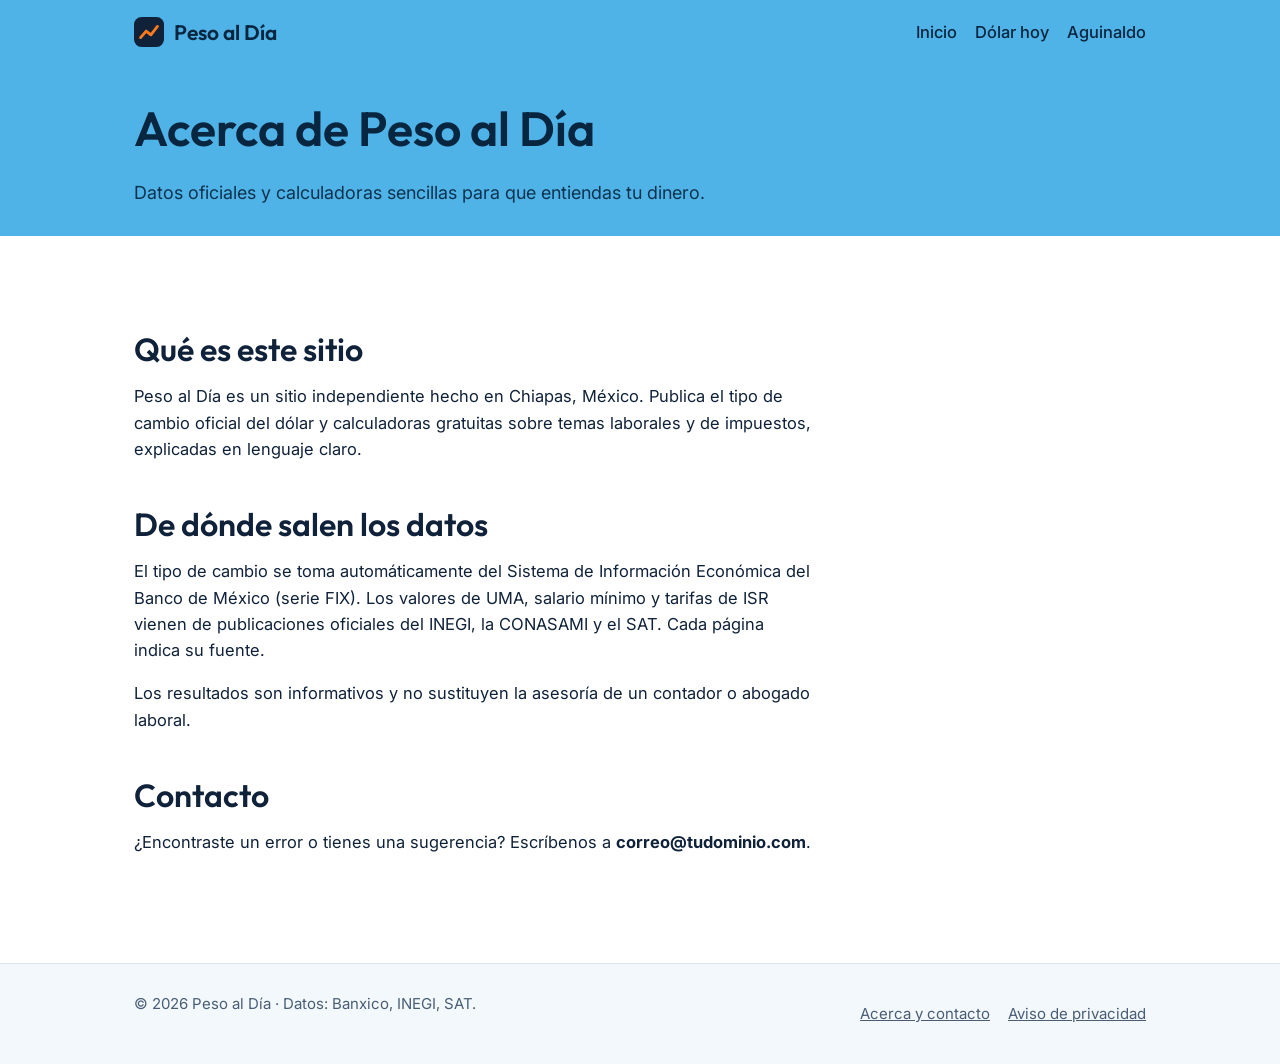
==== acerca.html @ fc614df6 "Primera versión de Peso al Día: dólar hoy y calculadora de aguinaldo Co-Authored-By: Claude Opus 5.5" ====
<!DOCTYPE html>
<html lang="es-MX">
<head>
<meta charset="utf-8">
<meta name="viewport" content="width=device-width, initial-scale=1">
<title>Acerca de Peso al Día y contacto</title>
<meta name="description" content="Quién hace Peso al Día, de dónde salen los datos y cómo contactarnos.">
<meta name="theme-color" content="#4fb3e8">
<meta property="og:title" content="Acerca de Peso al Día y contacto">
<meta property="og:description" content="Quién hace Peso al Día, de dónde salen los datos y cómo contactarnos.">
<meta property="og:type" content="website">
<meta property="og:locale" content="es_MX">
<link rel="icon" href="data:image/svg+xml,%3Csvg xmlns='http://www.w3.org/2000/svg' viewBox='0 0 32 32'%3E%3Crect width='32' height='32' rx='8' fill='%2310223a'/%3E%3Cpath d='M7 22l6-7 5 4 7-9' stroke='%23ff7a1a' stroke-width='3' fill='none' stroke-linecap='round' stroke-linejoin='round'/%3E%3C/svg%3E">
<link rel="preconnect" href="https://fonts.googleapis.com"><link rel="preconnect" href="https://fonts.gstatic.com" crossorigin>
<link href="https://fonts.googleapis.com/css2?family=Inter:wght@400;500;600;700&family=Outfit:wght@500;600&display=swap" rel="stylesheet">
<link rel="stylesheet" href="assets/style.css">
</head>
<body>
<a class="skip" href="#contenido">Saltar al contenido</a>
<header class="top">
  <div class="wrap">
    <nav class="nav" aria-label="Principal">
      <a class="logo" href="./"><svg viewBox="0 0 32 32" aria-hidden="true"><rect width="32" height="32" rx="8" fill="#10223a"/><path d="M7 22l6-7 5 4 7-9" stroke="#ff7a1a" stroke-width="3" fill="none" stroke-linecap="round" stroke-linejoin="round"/></svg>Peso al Día</a>
      <ul>
        <li><a href="./">Inicio</a></li>
        <li><a href="dolar-hoy.html">Dólar hoy</a></li>
        <li><a href="calculadora-aguinaldo.html">Aguinaldo</a></li>
      </ul>
    </nav>
    <div class="hero" style="padding-bottom:28px"><h1>Acerca de Peso al Día</h1><p class="lead" style="margin:0">Datos oficiales y calculadoras sencillas para que entiendas tu dinero.</p></div>
  </div>
</header>
<main id="contenido"><div class="wrap"><section class="band prose">

<h2>Qué es este sitio</h2>
<p>Peso al Día es un sitio independiente hecho en Chiapas, México. Publica el tipo de cambio oficial del dólar y calculadoras gratuitas sobre temas laborales y de impuestos, explicadas en lenguaje claro.</p>
<h2>De dónde salen los datos</h2>
<p>El tipo de cambio se toma automáticamente del Sistema de Información Económica del Banco de México (serie FIX). Los valores de UMA, salario mínimo y tarifas de ISR vienen de publicaciones oficiales del INEGI, la CONASAMI y el SAT. Cada página indica su fuente.</p>
<p>Los resultados son informativos y no sustituyen la asesoría de un contador o abogado laboral.</p>
<h2>Contacto</h2>
<p>¿Encontraste un error o tienes una sugerencia? Escríbenos a <strong>correo@tudominio.com</strong>.</p>

</section></div></main>
<footer>
  <div class="wrap">
    <div>© <span id="anio">2026</span> Peso al Día · Datos: Banxico, INEGI, SAT.</div>
    <ul>
      <li><a href="acerca.html">Acerca y contacto</a></li>
      <li><a href="privacidad.html">Aviso de privacidad</a></li>
    </ul>
  </div>
</footer>
<script src="assets/site.js"></script>
</body>
</html>
---- assets/style.css ----
/*
VOICE: clara y directa, como la sección de finanzas de un buen periódico.
IDEA: un tablero de cambio de casa de cambio / recibo de nómina: cifras grandes y confiables.
PICTURE: la cifra del día y su gráfica; en la calculadora, el resultado grande junto a los datos.
COLOUR and TYPE: banda azul cielo, tinta marino, naranja solo para el dato que importa. Outfit + Inter.
LAYOUT: banda de color arriba con el dato, contenido en columna, anuncios en huecos naturales.
*/
:root{color-scheme:light dark;
  --bg:light-dark(#ffffff,#0b1726);--ink:light-dark(#10223a,#e8f1fa);--soft:light-dark(#4a5d75,#a9bdd2);
  --sky:light-dark(#4fb3e8,#1d4f73);--skyink:light-dark(#08263f,#eaf6ff);--panel:light-dark(#f2f8fc,#12233a);
  --line:light-dark(#d8e6f0,#24405f);--accent:#ff7a1a;--accentink:light-dark(#b34a00,#ffa25e);
  --up:light-dark(#b42318,#ff8a80);--down:light-dark(#067647,#6ee7a8);
  --ease-out:cubic-bezier(.23,1,.32,1)}
:root[data-theme=light]{color-scheme:light}:root[data-theme=dark]{color-scheme:dark}
*{box-sizing:border-box;min-width:0}
html{scroll-padding-top:72px}
body{margin:0;background:var(--bg);color:var(--ink);font:16.5px/1.6 Inter,system-ui,sans-serif;overflow-x:clip}
h1,h2,h3{font-family:Outfit,Inter,sans-serif;font-weight:600;line-height:1.1;text-wrap:balance;margin:0 0 .5em}
h1{font-size:clamp(32px,5vw,48px)}h2{font-size:clamp(24px,3vw,32px)}h3{font-size:20px}
p{margin:0 0 1em;max-width:68ch}
a{color:inherit}
.skip{position:absolute;left:-999px;top:8px;background:var(--ink);color:var(--bg);padding:10px 14px;border-radius:8px;z-index:9}
.skip:focus{left:8px}
:focus-visible{outline:3px solid var(--accent);outline-offset:2px}
.wrap{max-width:1140px;margin:0 auto;padding:0 max(5vw,16px)}
.band{padding:clamp(28px,4vw,56px) 0}

/* encabezado */
.top{background:var(--sky);color:var(--skyink)}
.nav{display:flex;align-items:center;justify-content:space-between;gap:12px;flex-wrap:wrap;min-height:64px}
.logo{display:flex;align-items:center;gap:10px;font:600 21px Outfit,sans-serif;text-decoration:none}
.logo svg{width:30px;height:30px;flex:none}
.nav ul{display:flex;gap:4px 18px;list-style:none;margin:0;padding:0;flex-wrap:wrap}
.nav ul a{display:inline-flex;align-items:center;min-height:44px;text-decoration:none;font-weight:500;background:linear-gradient(currentColor,currentColor) 0 calc(100% - 10px)/0 2px no-repeat;transition:background-size .25s var(--ease-out)}
.nav ul a[aria-current]{background-size:100% 2px}
@media(hover:hover) and (pointer:fine){.nav ul a:hover{background-size:100% 2px}}

/* héroe con dato */
.hero{padding:clamp(20px,3vw,40px) 0 clamp(32px,4vw,56px)}
.hero p.lead{font-size:18px;opacity:.9}
.hero-grid{display:grid;grid-template-columns:minmax(0,1fr) minmax(0,1.15fr);gap:clamp(20px,4vw,48px);align-items:center}
.big{font:600 clamp(48px,9vw,88px)/1 Outfit,sans-serif;letter-spacing:-.02em;white-space:nowrap}
.big small{font-size:.32em;font-weight:500;margin-left:.2em}
.chip{display:inline-flex;gap:6px;align-items:center;padding:4px 12px;border-radius:99px;background:light-dark(#ffffffcc,#0b172699);font-weight:600;font-size:15px;white-space:nowrap}
.chip.up{color:var(--up)}.chip.down{color:var(--down)}
.meta{font-size:14px;opacity:.85;margin-top:10px}
.card{background:var(--bg);color:var(--ink);border-radius:18px;padding:clamp(16px,2.5vw,28px);box-shadow:0 10px 30px #08263f22}
.fig{position:relative;min-height:240px}.fig>svg{position:absolute;inset:0;width:100%;height:100%}
.fig text{font:12px Inter,sans-serif;fill:var(--soft)}

/* botones */
.btn{display:inline-flex;align-items:center;justify-content:center;gap:8px;min-height:48px;padding:0 22px;border-radius:12px;border:0;font:600 16px Inter,sans-serif;text-decoration:none;cursor:pointer;transition:transform .16s var(--ease-out),background .2s}
.btn.main{background:var(--accent);color:#1d0d00}
.btn.alt{background:transparent;color:inherit;box-shadow:inset 0 0 0 2px currentColor}
.btn:active{transform:scale(.97)}
.row{display:flex;gap:12px;flex-wrap:wrap;margin-top:20px}

/* tarjetas de herramientas */
.tools{display:grid;grid-template-columns:repeat(auto-fit,minmax(min(100%,300px),1fr));gap:18px}
.tool{display:block;text-decoration:none;background:var(--panel);border:1px solid var(--line);border-radius:18px;padding:24px;transition:transform .2s var(--ease-out)}
.tool:active{transform:scale(.98)}
.tool b{display:block;font:600 22px Outfit,sans-serif;margin-bottom:6px}
.tool span{color:var(--soft)}
.tool em{display:block;font-style:normal;font:600 34px Outfit,sans-serif;color:var(--accentink);margin-top:14px}
@media(hover:hover) and (pointer:fine){.tool:hover{transform:translateY(-2px)}}

/* formularios */
.calc{display:grid;grid-template-columns:minmax(0,1fr) minmax(0,1fr);gap:clamp(16px,3vw,36px);align-items:start}
.field{margin-bottom:18px}
.field label,.field legend{display:block;font-weight:600;margin-bottom:6px}
.field .hint{display:block;font-size:14px;color:var(--soft);margin-top:4px}
input[type=number],input[type=date],select{width:100%;min-height:48px;font:16px Inter,sans-serif;padding:10px 14px;border-radius:12px;border:1.5px solid var(--line);background:var(--bg);color:var(--ink)}
input:focus,select:focus{border-color:var(--sky);outline:3px solid #4fb3e855}
fieldset{border:0;padding:0;margin:0}
.seg{display:flex;background:var(--panel);border:1px solid var(--line);border-radius:12px;padding:4px;gap:4px}
.seg label{flex:1;display:flex;align-items:center;justify-content:center;min-height:42px;border-radius:9px;cursor:pointer;font-weight:500;margin:0;text-align:center;padding:0 8px;font-size:15px}
.seg input{position:absolute;opacity:0;pointer-events:none}
.seg input:checked+span{font-weight:700}
.seg label:has(input:checked){background:var(--bg);box-shadow:0 1px 4px #08263f22}
.seg label:has(input:focus-visible){outline:3px solid var(--accent)}
.result{position:sticky;top:16px;background:var(--sky);color:var(--skyink);border-radius:18px;padding:clamp(18px,3vw,30px)}
.result .big{font-size:clamp(44px,7vw,68px)}
.lines{margin:18px 0 0;padding:0;list-style:none}
.lines li{display:flex;justify-content:space-between;gap:12px;padding:10px 0;border-top:1px solid light-dark(#08263f26,#eaf6ff26)}
.lines li b{white-space:nowrap;font-variant-numeric:tabular-nums}
.lines li.total{font-weight:700;font-size:18px}
.note{font-size:14px;opacity:.85;margin:14px 0 0}

/* tablas y texto */
table{width:100%;border-collapse:collapse;font-variant-numeric:tabular-nums}
th,td{padding:10px 8px;border-bottom:1px solid var(--line);text-align:left}
td.n,th.n{text-align:right;white-space:nowrap}
.prose{max-width:760px}
.prose h2{margin-top:1.4em}
details{border-top:1px solid var(--line);padding:6px 0}
summary{cursor:pointer;font-weight:600;min-height:44px;display:flex;align-items:center}
.box{background:var(--panel);border:1px solid var(--line);border-radius:18px;padding:clamp(16px,2.5vw,26px)}
.conv{display:grid;grid-template-columns:minmax(0,1fr) auto minmax(0,1fr);gap:12px;align-items:end}
.conv .eq{font:600 24px Outfit,sans-serif;padding-bottom:10px}

/* espacio de anuncio (AdSense) */
.ad{margin:clamp(20px,3vw,36px) auto;min-height:120px;display:flex;align-items:center;justify-content:center;border:1px dashed var(--line);border-radius:12px;color:var(--soft);font-size:13px}
.ad:empty::before{content:"Espacio para anuncio"}

footer{background:var(--panel);border-top:1px solid var(--line);margin-top:40px;font-size:15px;color:var(--soft)}
footer .wrap{display:flex;justify-content:space-between;gap:20px;flex-wrap:wrap;padding-top:28px;padding-bottom:28px}
footer ul{list-style:none;margin:0;padding:0;display:flex;gap:4px 18px;flex-wrap:wrap}
footer a{display:inline-flex;min-height:44px;align-items:center}

.in{animation:in .5s var(--ease-out) both}.in:nth-child(2){animation-delay:60ms}.in:nth-child(3){animation-delay:120ms}
@keyframes in{from{opacity:0;transform:translateY(12px)}}
@media(prefers-reduced-motion:reduce){*{animation:none!important;transition:none!important}}

@media(max-width:760px){.hero-grid,.calc{grid-template-columns:1fr}.result{position:static}}
@media(max-width:600px){.conv{grid-template-columns:1fr}.conv .eq{display:none}table{font-size:14px}}
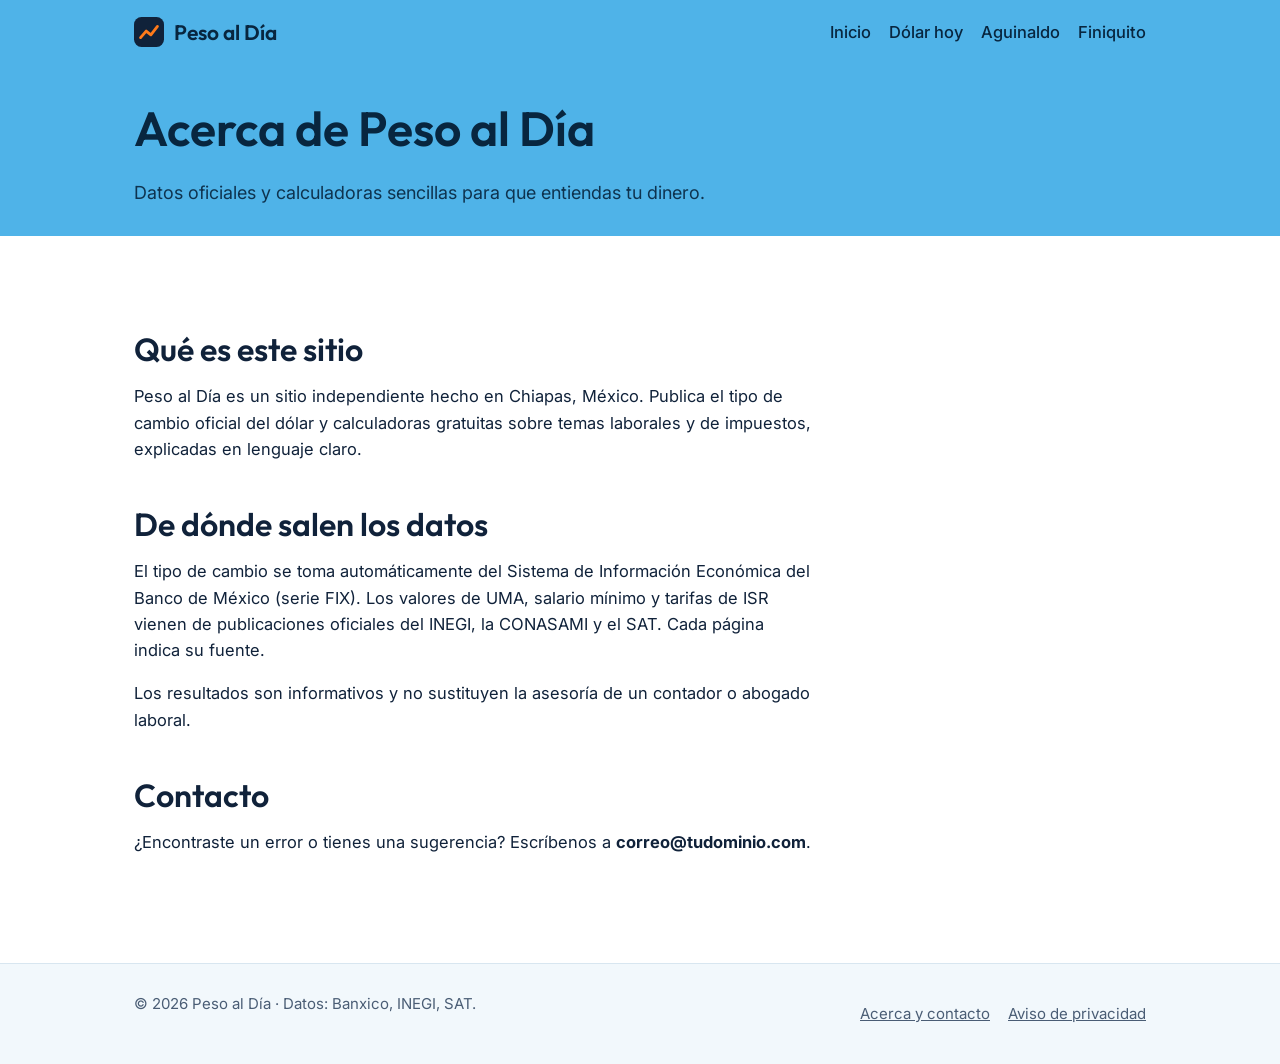
==== commit f9d525fa: "Agregar calculadora de finiquito y liquidación 2026 Co-Authored-By: Claude Opus 5.5 <noreply@anthrop" ====
--- a/acerca.html
+++ b/acerca.html
@@ -25,6 +25,7 @@
         <li><a href="./">Inicio</a></li>
         <li><a href="dolar-hoy.html">Dólar hoy</a></li>
         <li><a href="calculadora-aguinaldo.html">Aguinaldo</a></li>
+        <li><a href="calculadora-finiquito.html">Finiquito</a></li>
       </ul>
     </nav>
     <div class="hero" style="padding-bottom:28px"><h1>Acerca de Peso al Día</h1><p class="lead" style="margin:0">Datos oficiales y calculadoras sencillas para que entiendas tu dinero.</p></div>
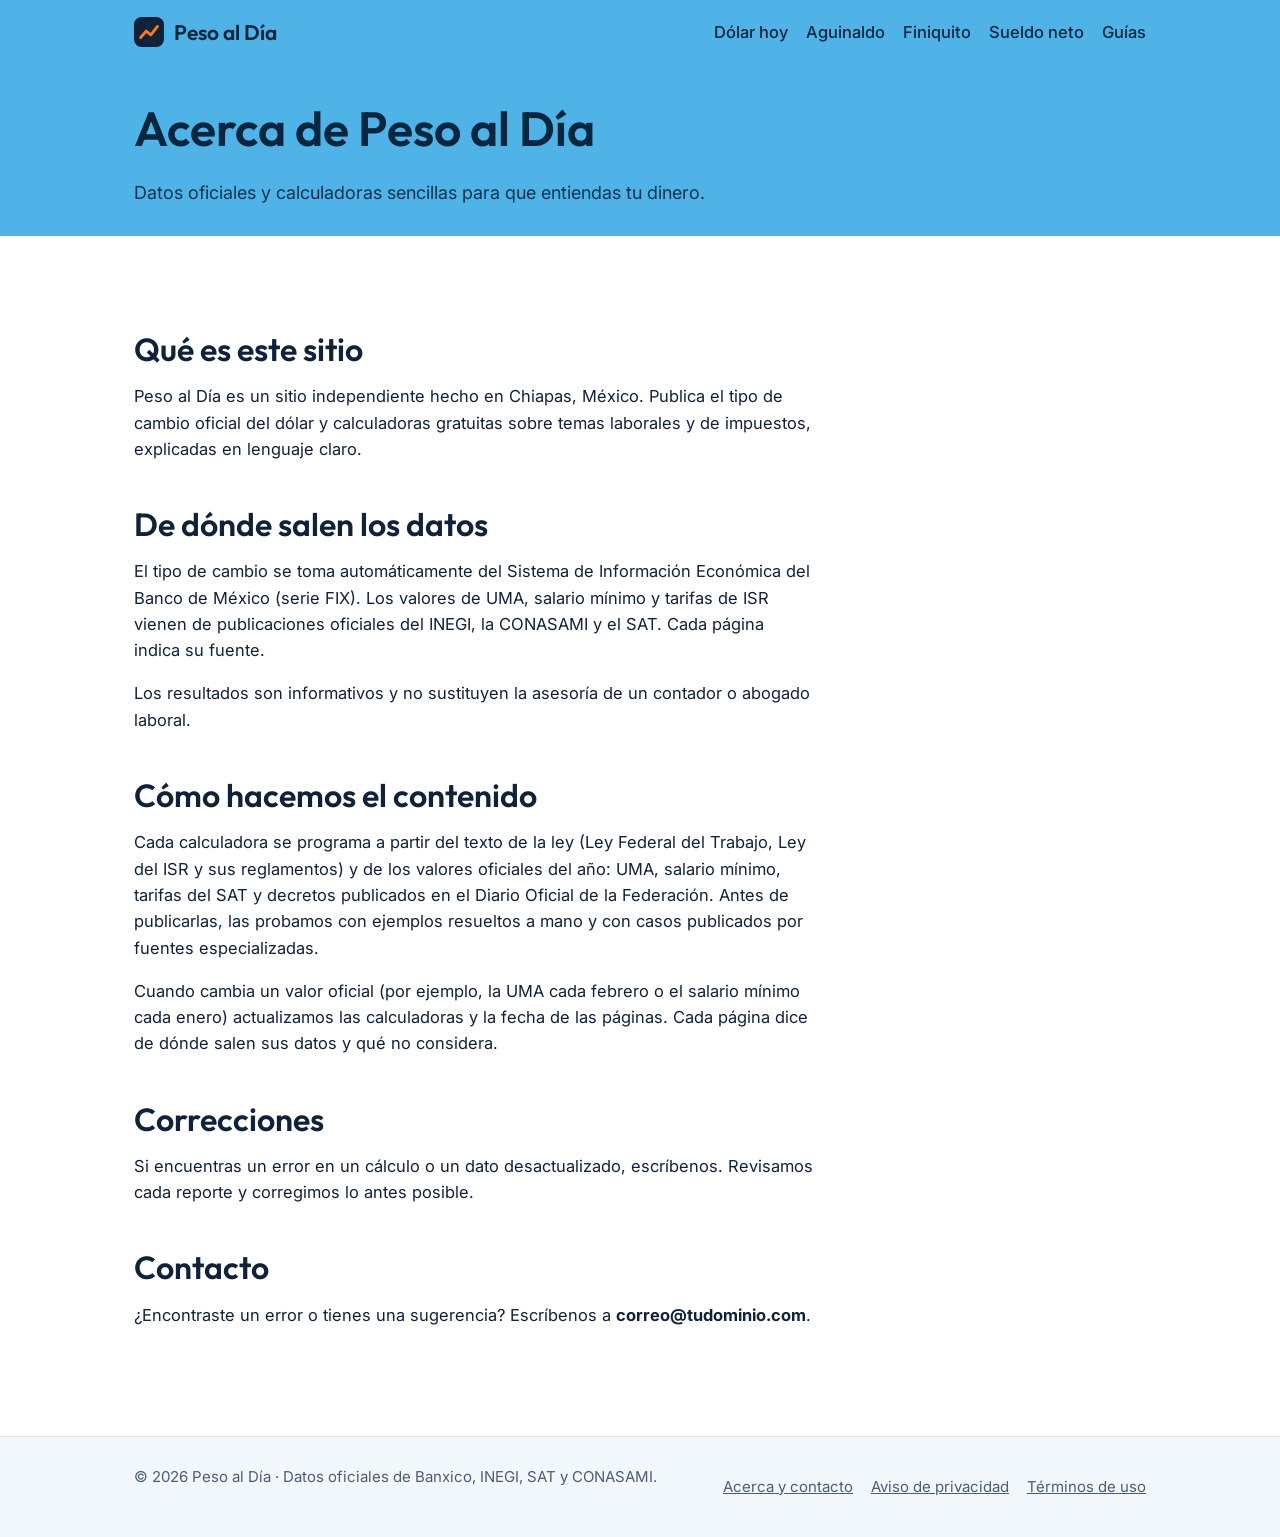
==== commit 3df96990: "Preparar sitio para AdSense: 6 páginas nuevas, términos, 404 y euro - Calculadoras de sueldo neto y " ====
--- a/acerca.html
+++ b/acerca.html
@@ -22,10 +22,11 @@
     <nav class="nav" aria-label="Principal">
       <a class="logo" href="./"><svg viewBox="0 0 32 32" aria-hidden="true"><rect width="32" height="32" rx="8" fill="#10223a"/><path d="M7 22l6-7 5 4 7-9" stroke="#ff7a1a" stroke-width="3" fill="none" stroke-linecap="round" stroke-linejoin="round"/></svg>Peso al Día</a>
       <ul>
-        <li><a href="./">Inicio</a></li>
         <li><a href="dolar-hoy.html">Dólar hoy</a></li>
         <li><a href="calculadora-aguinaldo.html">Aguinaldo</a></li>
         <li><a href="calculadora-finiquito.html">Finiquito</a></li>
+        <li><a href="calculadora-sueldo-neto.html">Sueldo neto</a></li>
+        <li><a href="./#guias">Guías</a></li>
       </ul>
     </nav>
     <div class="hero" style="padding-bottom:28px"><h1>Acerca de Peso al Día</h1><p class="lead" style="margin:0">Datos oficiales y calculadoras sencillas para que entiendas tu dinero.</p></div>
@@ -38,16 +39,22 @@
 <h2>De dónde salen los datos</h2>
 <p>El tipo de cambio se toma automáticamente del Sistema de Información Económica del Banco de México (serie FIX). Los valores de UMA, salario mínimo y tarifas de ISR vienen de publicaciones oficiales del INEGI, la CONASAMI y el SAT. Cada página indica su fuente.</p>
 <p>Los resultados son informativos y no sustituyen la asesoría de un contador o abogado laboral.</p>
+<h2>Cómo hacemos el contenido</h2>
+<p>Cada calculadora se programa a partir del texto de la ley (Ley Federal del Trabajo, Ley del ISR y sus reglamentos) y de los valores oficiales del año: UMA, salario mínimo, tarifas del SAT y decretos publicados en el Diario Oficial de la Federación. Antes de publicarlas, las probamos con ejemplos resueltos a mano y con casos publicados por fuentes especializadas.</p>
+<p>Cuando cambia un valor oficial (por ejemplo, la UMA cada febrero o el salario mínimo cada enero) actualizamos las calculadoras y la fecha de las páginas. Cada página dice de dónde salen sus datos y qué no considera.</p>
+<h2>Correcciones</h2>
+<p>Si encuentras un error en un cálculo o un dato desactualizado, escríbenos. Revisamos cada reporte y corregimos lo antes posible.</p>
 <h2>Contacto</h2>
 <p>¿Encontraste un error o tienes una sugerencia? Escríbenos a <strong>correo@tudominio.com</strong>.</p>
 
 </section></div></main>
 <footer>
   <div class="wrap">
-    <div>© <span id="anio">2026</span> Peso al Día · Datos: Banxico, INEGI, SAT.</div>
+    <div>© <span id="anio">2026</span> Peso al Día · Datos oficiales de Banxico, INEGI, SAT y CONASAMI.</div>
     <ul>
       <li><a href="acerca.html">Acerca y contacto</a></li>
       <li><a href="privacidad.html">Aviso de privacidad</a></li>
+      <li><a href="terminos.html">Términos de uso</a></li>
     </ul>
   </div>
 </footer>
--- a/assets/style.css
+++ b/assets/style.css
@@ -41,7 +41,7 @@
 .hero-grid{display:grid;grid-template-columns:minmax(0,1fr) minmax(0,1.15fr);gap:clamp(20px,4vw,48px);align-items:center}
 .big{font:600 clamp(48px,9vw,88px)/1 Outfit,sans-serif;letter-spacing:-.02em;white-space:nowrap}
 .big small{font-size:.32em;font-weight:500;margin-left:.2em}
-.chip{display:inline-flex;gap:6px;align-items:center;padding:4px 12px;border-radius:99px;background:light-dark(#ffffffcc,#0b172699);font-weight:600;font-size:15px;white-space:nowrap}
+.chip{display:inline-flex;gap:6px;align-items:center;padding:4px 12px;border-radius:99px;background:light-dark(#ffffffcc,#0b172699);font-weight:600;font-size:15px;white-space:normal;max-width:100%}
 .chip.up{color:var(--up)}.chip.down{color:var(--down)}
 .meta{font-size:14px;opacity:.85;margin-top:10px}
 .card{background:var(--bg);color:var(--ink);border-radius:18px;padding:clamp(16px,2.5vw,28px);box-shadow:0 10px 30px #08263f22}
